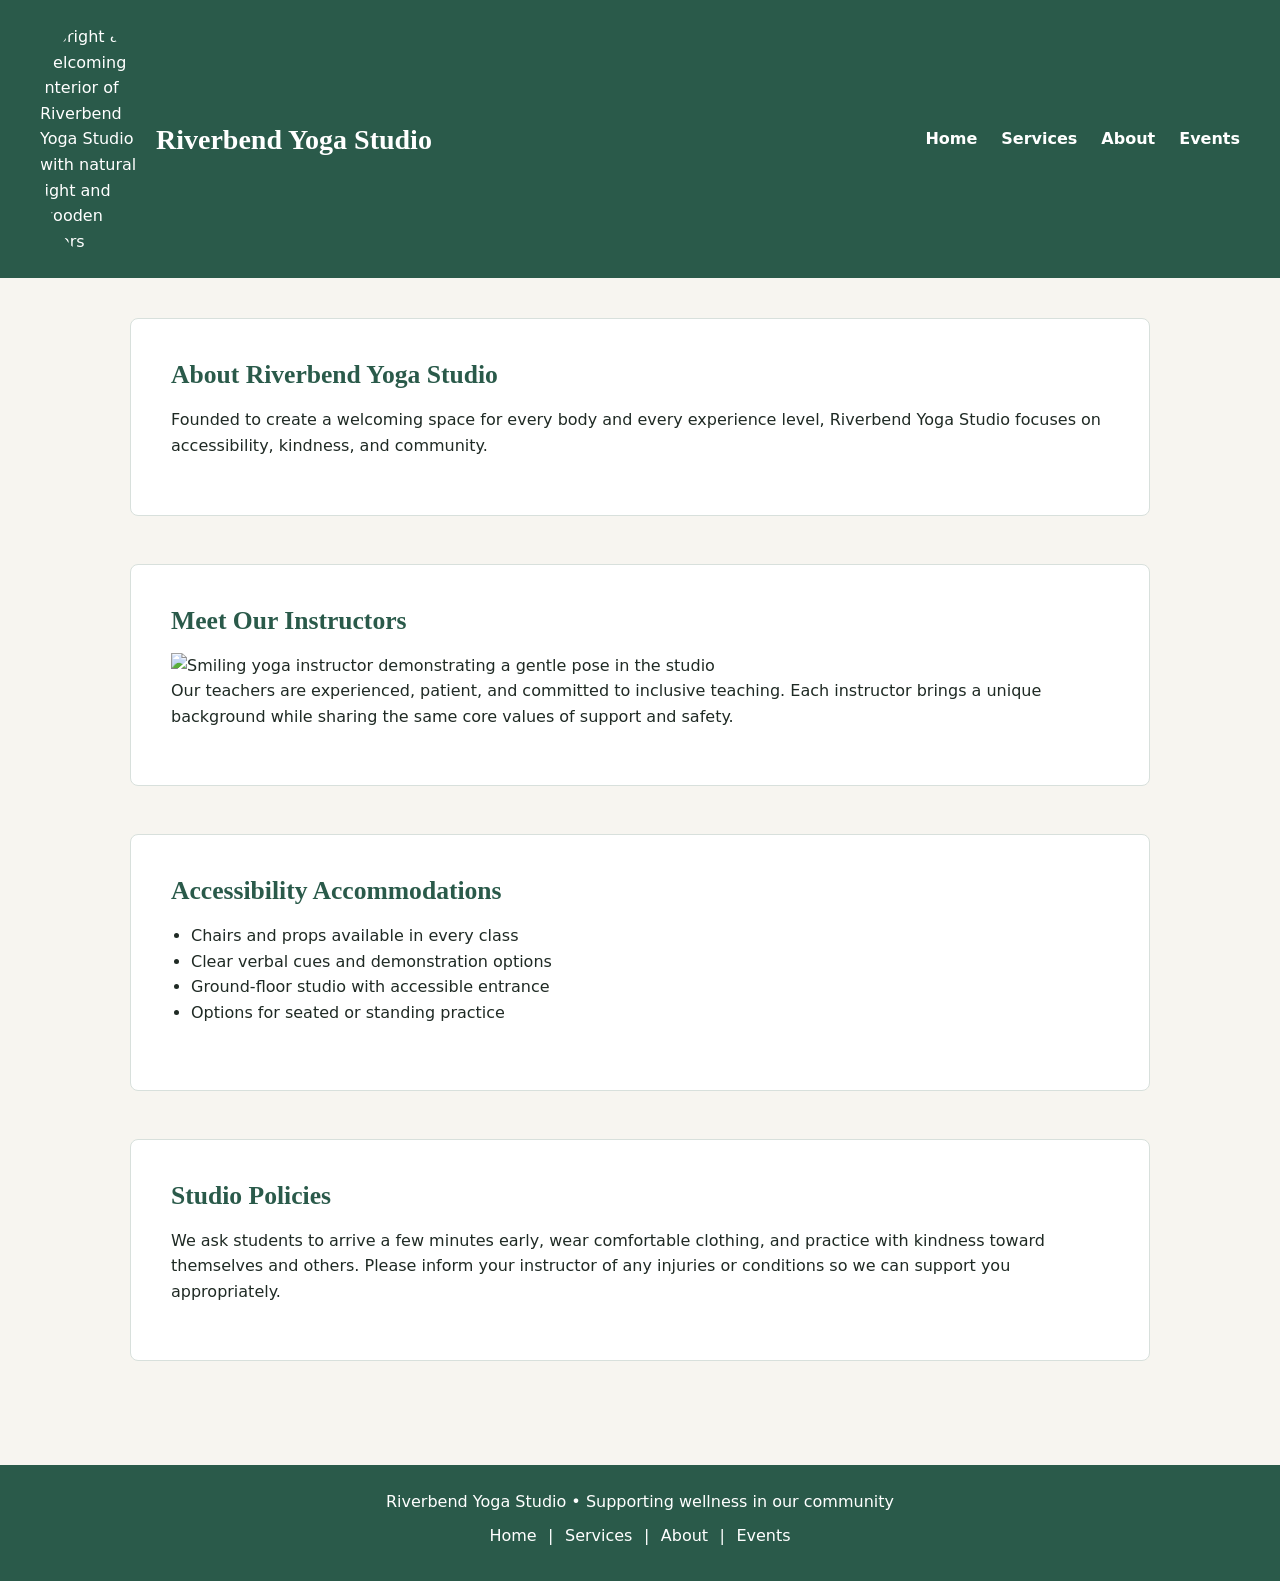
==== about.html @ fe3d1cd7 "Add files via upload" ====
<!DOCTYPE html>
<html lang="en">
<head>
  <meta charset="UTF-8">
  <meta name="viewport" content="width=device-width, initial-scale=1.0">
  <title>Riverbend Yoga Studio | About</title>
  <link rel="stylesheet" href="styles.css">
</head>
<body>
  <header>
    <img src="yoga-studio.jpg" alt="Bright and welcoming interior of Riverbend Yoga Studio with natural light and wooden floors">
    <h1>Riverbend Yoga Studio</h1>
    <nav>
      <ul>
        <li><a href="index.html">Home</a></li>
        <li><a href="services.html">Services</a></li>
        <li><a href="about.html">About</a></li>
        <li><a href="events.html">Events</a></li>
      </ul>
    </nav>
  </header>

  <main>
    <section>
      <h2>About Riverbend Yoga Studio</h2>
      <p>Founded to create a welcoming space for every body and every experience level, Riverbend Yoga Studio focuses on accessibility, kindness, and community.</p>
    </section>

    <section>
      <h2>Meet Our Instructors</h2>
      <img src="yoga-instructor.jpg" alt="Smiling yoga instructor demonstrating a gentle pose in the studio">
      <p>Our teachers are experienced, patient, and committed to inclusive teaching. Each instructor brings a unique background while sharing the same core values of support and safety.</p>
    </section>

    <section>
      <h2>Accessibility Accommodations</h2>
      <ul>
        <li>Chairs and props available in every class</li>
        <li>Clear verbal cues and demonstration options</li>
        <li>Ground-floor studio with accessible entrance</li>
        <li>Options for seated or standing practice</li>
      </ul>
    </section>

    <section>
      <h2>Studio Policies</h2>
      <p>We ask students to arrive a few minutes early, wear comfortable clothing, and practice with kindness toward themselves and others. Please inform your instructor of any injuries or conditions so we can support you appropriately.</p>
    </section>
  </main>

  <footer>
    <p>Riverbend Yoga Studio • Supporting wellness in our community</p>
    <p>
      <a href="index.html">Home</a> |
      <a href="services.html">Services</a> |
      <a href="about.html">About</a> |
      <a href="events.html">Events</a>
    </p>
  </footer>
</body>
</html>
---- styles.css ----
/* ============================================
   Riverbend Yoga Studio - styles.css
   Mobile-first | Flexbox | Responsive
   ============================================ */

/* ---------- Custom Properties (Design Tokens) ---------- */
:root {
  --color-primary: #2A5A4A;
  --color-accent: #7B9E89;
  --color-bg: #F7F5F0;
  --color-surface: #FFFFFF;
  --color-text: #1F2A24;
  --color-text-light: #5A6B63;
  --color-border: #D8E0DC;

  --font-heading: Georgia, "Times New Roman", serif;
  --font-body: system-ui, -apple-system, "Segoe UI", Roboto, sans-serif;

  --space-xs: 0.5rem;
  --space-sm: 1rem;
  --space-md: 1.5rem;
  --space-lg: 2.5rem;
  --space-xl: 4rem;

  --max-width: 1100px;
  --radius: 8px;
}

/* ---------- Base / Mobile-first ---------- */
*,
*::before,
*::after {
  box-sizing: border-box;
}

html {
  font-size: 100%;
  scroll-behavior: smooth;
}

body {
  margin: 0;
  font-family: var(--font-body);
  font-size: 1rem;
  line-height: 1.6;
  color: var(--color-text);
  background-color: var(--color-bg);
}

img,
video,
picture {
  max-width: 100%;
  height: auto;
  display: block;
}

a {
  color: var(--color-primary);
  text-decoration: none;
}

a:hover,
a:focus {
  text-decoration: underline;
}

h1, h2, h3 {
  font-family: var(--font-heading);
  line-height: 1.25;
  margin-top: 0;
  color: var(--color-primary);
}

h1 {
  font-size: 1.75rem;
  margin-bottom: var(--space-sm);
}

h2 {
  font-size: 1.4rem;
  margin-bottom: var(--space-sm);
}

h3 {
  font-size: 1.15rem;
  margin-bottom: var(--space-xs);
}

p {
  margin-top: 0;
  margin-bottom: var(--space-sm);
}

ul {
  padding-left: 1.25rem;
  margin-bottom: var(--space-md);
}

/* ---------- Header & Navigation ---------- */
header {
  background-color: var(--color-primary);
  color: #fff;
  padding: var(--space-sm) var(--space-sm);
}

header img {
  max-width: 80px;
  border-radius: 50%;
  margin-bottom: var(--space-xs);
}

header h1 {
  color: #fff;
  font-size: 1.5rem;
  margin-bottom: var(--space-sm);
}

nav ul {
  list-style: none;
  padding: 0;
  margin: 0;
  display: flex;
  flex-direction: column;
  gap: var(--space-xs);
}

nav a {
  color: #fff;
  font-weight: 600;
  padding: 0.4rem 0;
  display: block;
}

nav a:hover,
nav a:focus {
  color: var(--color-accent);
  text-decoration: none;
}

/* ---------- Main Content ---------- */
main {
  padding: var(--space-md) var(--space-sm);
  max-width: var(--max-width);
  margin: 0 auto;
}

section {
  background-color: var(--color-surface);
  padding: var(--space-md);
  margin-bottom: var(--space-md);
  border-radius: var(--radius);
  border: 1px solid var(--color-border);
}

/* ---------- Figure ---------- */
figure {
  margin: 0 0 var(--space-md);
}

figcaption {
  font-size: 0.95rem;
  color: var(--color-text-light);
  margin-top: var(--space-xs);
  font-style: italic;
}

/* ---------- Form ---------- */
form {
  margin-top: var(--space-sm);
}

fieldset {
  border: 1px solid var(--color-border);
  border-radius: var(--radius);
  padding: var(--space-md);
  margin: 0;
}

legend {
  font-family: var(--font-heading);
  font-weight: bold;
  color: var(--color-primary);
  padding: 0 var(--space-xs);
}

label {
  display: block;
  font-weight: 600;
  margin-top: var(--space-sm);
  margin-bottom: 0.25rem;
}

input,
select,
textarea {
  width: 100%;
  padding: 0.6rem 0.75rem;
  font-family: var(--font-body);
  font-size: 1rem;
  border: 1px solid var(--color-border);
  border-radius: 4px;
  background-color: #fff;
  color: var(--color-text);
}

input:focus,
select:focus,
textarea:focus {
  outline: 2px solid var(--color-accent);
  outline-offset: 1px;
}

button[type="submit"] {
  display: inline-block;
  margin-top: var(--space-md);
  padding: 0.75rem 1.5rem;
  background-color: var(--color-primary);
  color: #fff;
  font-family: var(--font-body);
  font-size: 1rem;
  font-weight: 600;
  border: none;
  border-radius: var(--radius);
  cursor: pointer;
}

button[type="submit"]:hover,
button[type="submit"]:focus {
  background-color: var(--color-accent);
}

/* ---------- Audio / Video ---------- */
audio,
video {
  width: 100%;
  margin-top: var(--space-sm);
  border-radius: var(--radius);
}

/* ---------- Footer ---------- */
footer {
  background-color: var(--color-primary);
  color: #fff;
  text-align: center;
  padding: var(--space-md) var(--space-sm);
  margin-top: var(--space-lg);
}

footer p {
  margin-bottom: var(--space-xs);
}

footer a {
  color: #fff;
  margin: 0 0.4rem;
}

footer a:hover {
  color: var(--color-accent);
}

/* ---------- Responsive: Tablet & Desktop ---------- */
@media (min-width: 768px) {
  header {
    display: flex;
    flex-wrap: wrap;
    align-items: center;
    justify-content: space-between;
    padding: var(--space-md) var(--space-lg);
  }

  header img {
    max-width: 100px;
    margin-bottom: 0;
    margin-right: var(--space-sm);
  }

  header h1 {
    flex: 1;
    margin-bottom: 0;
    font-size: 1.75rem;
  }

  nav ul {
    flex-direction: row;
    gap: var(--space-md);
  }

  main {
    padding: var(--space-lg);
  }

  section {
    padding: var(--space-lg);
  }

  h1 {
    font-size: 2.1rem;
  }

  h2 {
    font-size: 1.6rem;
  }
}

@media (min-width: 1024px) {
  main {
    display: flex;
    flex-direction: column;
    gap: var(--space-md);
  }

  .form-row {
    display: flex;
    gap: var(--space-md);
  }

  .form-row > * {
    flex: 1;
  }
}
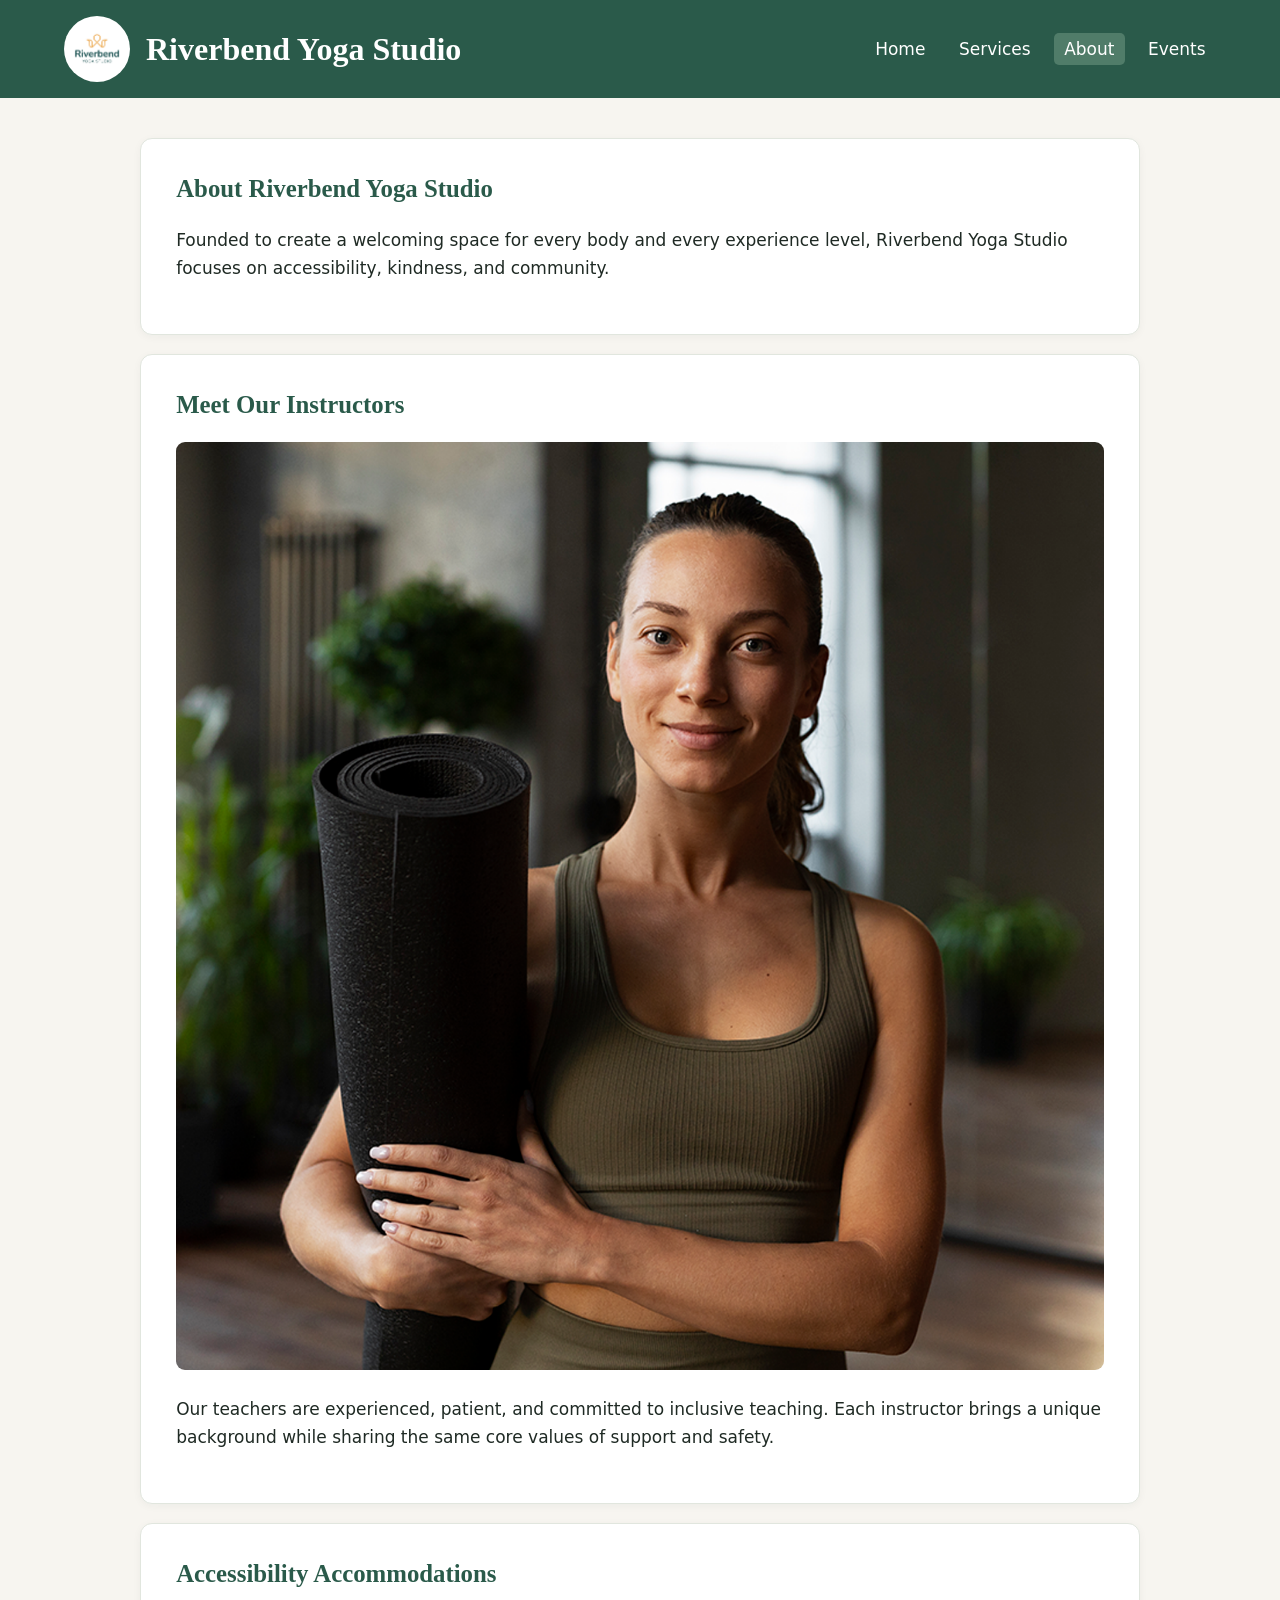
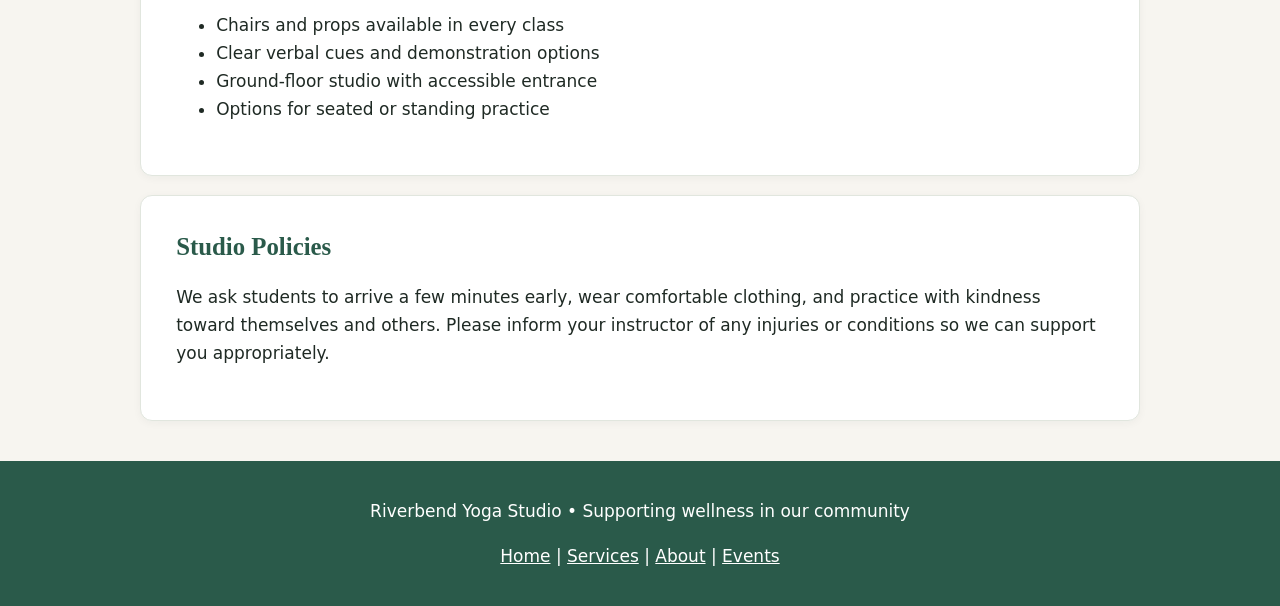
==== commit 04d9c753: "Add files via upload Update Riverbend Yoga for Touchstone 4" ====
--- a/about.html
+++ b/about.html
@@ -1,61 +1 @@
-<!DOCTYPE html>
-<html lang="en">
-<head>
-  <meta charset="UTF-8">
-  <meta name="viewport" content="width=device-width, initial-scale=1.0">
-  <title>Riverbend Yoga Studio | About</title>
-  <link rel="stylesheet" href="styles.css">
-</head>
-<body>
-  <header>
-    <img src="yoga-studio.jpg" alt="Bright and welcoming interior of Riverbend Yoga Studio with natural light and wooden floors">
-    <h1>Riverbend Yoga Studio</h1>
-    <nav>
-      <ul>
-        <li><a href="index.html">Home</a></li>
-        <li><a href="services.html">Services</a></li>
-        <li><a href="about.html">About</a></li>
-        <li><a href="events.html">Events</a></li>
-      </ul>
-    </nav>
-  </header>
-
-  <main>
-    <section>
-      <h2>About Riverbend Yoga Studio</h2>
-      <p>Founded to create a welcoming space for every body and every experience level, Riverbend Yoga Studio focuses on accessibility, kindness, and community.</p>
-    </section>
-
-    <section>
-      <h2>Meet Our Instructors</h2>
-      <img src="yoga-instructor.jpg" alt="Smiling yoga instructor demonstrating a gentle pose in the studio">
-      <p>Our teachers are experienced, patient, and committed to inclusive teaching. Each instructor brings a unique background while sharing the same core values of support and safety.</p>
-    </section>
-
-    <section>
-      <h2>Accessibility Accommodations</h2>
-      <ul>
-        <li>Chairs and props available in every class</li>
-        <li>Clear verbal cues and demonstration options</li>
-        <li>Ground-floor studio with accessible entrance</li>
-        <li>Options for seated or standing practice</li>
-      </ul>
-    </section>
-
-    <section>
-      <h2>Studio Policies</h2>
-      <p>We ask students to arrive a few minutes early, wear comfortable clothing, and practice with kindness toward themselves and others. Please inform your instructor of any injuries or conditions so we can support you appropriately.</p>
-    </section>
-  </main>
-
-  <footer>
-    <p>Riverbend Yoga Studio • Supporting wellness in our community</p>
-    <p>
-      <a href="index.html">Home</a> |
-      <a href="services.html">Services</a> |
-      <a href="about.html">About</a> |
-      <a href="events.html">Events</a>
-    </p>
-  </footer>
-</body>
-</html>+<!DOCTYPE html><html lang="en"><head><meta charset="UTF-8"><meta name="viewport" content="width=device-width, initial-scale=1"><title>Riverbend Yoga Studio | About</title><link rel="stylesheet" href="styles.css"><script src="script.js" defer></script></head><body><header><div class="brand"><img src="yoga-logo.png" alt="Riverbend Yoga Studio logo"><h1>Riverbend Yoga Studio</h1></div><nav aria-label="Main navigation"><ul><li><a href="index.html">Home</a></li><li><a href="services.html">Services</a></li><li><a href="about.html" aria-current="page">About</a></li><li><a href="events.html">Events</a></li></ul></nav></header><main><section><h2>About Riverbend Yoga Studio</h2><p>Founded to create a welcoming space for every body and every experience level, Riverbend Yoga Studio focuses on accessibility, kindness, and community.</p></section><section><h2>Meet Our Instructors</h2><img src="yoga-instructor.png" alt="Yoga instructor demonstrating a gentle pose in the studio"><p>Our teachers are experienced, patient, and committed to inclusive teaching. Each instructor brings a unique background while sharing the same core values of support and safety.</p></section><section><h2>Accessibility Accommodations</h2><ul><li>Chairs and props available in every class</li><li>Clear verbal cues and demonstration options</li><li>Ground-floor studio with accessible entrance</li><li>Options for seated or standing practice</li></ul></section><section><h2>Studio Policies</h2><p>We ask students to arrive a few minutes early, wear comfortable clothing, and practice with kindness toward themselves and others. Please inform your instructor of any injuries or conditions so we can support you appropriately.</p></section></main><footer><p>Riverbend Yoga Studio • Supporting wellness in our community</p><p><a href="index.html">Home</a> | <a href="services.html">Services</a> | <a href="about.html">About</a> | <a href="events.html">Events</a></p></footer></body></html>
--- a/styles.css
+++ b/styles.css
@@ -1,322 +1,2 @@
-/* ============================================
-   Riverbend Yoga Studio - styles.css
-   Mobile-first | Flexbox | Responsive
-   ============================================ */
-
-/* ---------- Custom Properties (Design Tokens) ---------- */
-:root {
-  --color-primary: #2A5A4A;
-  --color-accent: #7B9E89;
-  --color-bg: #F7F5F0;
-  --color-surface: #FFFFFF;
-  --color-text: #1F2A24;
-  --color-text-light: #5A6B63;
-  --color-border: #D8E0DC;
-
-  --font-heading: Georgia, "Times New Roman", serif;
-  --font-body: system-ui, -apple-system, "Segoe UI", Roboto, sans-serif;
-
-  --space-xs: 0.5rem;
-  --space-sm: 1rem;
-  --space-md: 1.5rem;
-  --space-lg: 2.5rem;
-  --space-xl: 4rem;
-
-  --max-width: 1100px;
-  --radius: 8px;
-}
-
-/* ---------- Base / Mobile-first ---------- */
-*,
-*::before,
-*::after {
-  box-sizing: border-box;
-}
-
-html {
-  font-size: 100%;
-  scroll-behavior: smooth;
-}
-
-body {
-  margin: 0;
-  font-family: var(--font-body);
-  font-size: 1rem;
-  line-height: 1.6;
-  color: var(--color-text);
-  background-color: var(--color-bg);
-}
-
-img,
-video,
-picture {
-  max-width: 100%;
-  height: auto;
-  display: block;
-}
-
-a {
-  color: var(--color-primary);
-  text-decoration: none;
-}
-
-a:hover,
-a:focus {
-  text-decoration: underline;
-}
-
-h1, h2, h3 {
-  font-family: var(--font-heading);
-  line-height: 1.25;
-  margin-top: 0;
-  color: var(--color-primary);
-}
-
-h1 {
-  font-size: 1.75rem;
-  margin-bottom: var(--space-sm);
-}
-
-h2 {
-  font-size: 1.4rem;
-  margin-bottom: var(--space-sm);
-}
-
-h3 {
-  font-size: 1.15rem;
-  margin-bottom: var(--space-xs);
-}
-
-p {
-  margin-top: 0;
-  margin-bottom: var(--space-sm);
-}
-
-ul {
-  padding-left: 1.25rem;
-  margin-bottom: var(--space-md);
-}
-
-/* ---------- Header & Navigation ---------- */
-header {
-  background-color: var(--color-primary);
-  color: #fff;
-  padding: var(--space-sm) var(--space-sm);
-}
-
-header img {
-  max-width: 80px;
-  border-radius: 50%;
-  margin-bottom: var(--space-xs);
-}
-
-header h1 {
-  color: #fff;
-  font-size: 1.5rem;
-  margin-bottom: var(--space-sm);
-}
-
-nav ul {
-  list-style: none;
-  padding: 0;
-  margin: 0;
-  display: flex;
-  flex-direction: column;
-  gap: var(--space-xs);
-}
-
-nav a {
-  color: #fff;
-  font-weight: 600;
-  padding: 0.4rem 0;
-  display: block;
-}
-
-nav a:hover,
-nav a:focus {
-  color: var(--color-accent);
-  text-decoration: none;
-}
-
-/* ---------- Main Content ---------- */
-main {
-  padding: var(--space-md) var(--space-sm);
-  max-width: var(--max-width);
-  margin: 0 auto;
-}
-
-section {
-  background-color: var(--color-surface);
-  padding: var(--space-md);
-  margin-bottom: var(--space-md);
-  border-radius: var(--radius);
-  border: 1px solid var(--color-border);
-}
-
-/* ---------- Figure ---------- */
-figure {
-  margin: 0 0 var(--space-md);
-}
-
-figcaption {
-  font-size: 0.95rem;
-  color: var(--color-text-light);
-  margin-top: var(--space-xs);
-  font-style: italic;
-}
-
-/* ---------- Form ---------- */
-form {
-  margin-top: var(--space-sm);
-}
-
-fieldset {
-  border: 1px solid var(--color-border);
-  border-radius: var(--radius);
-  padding: var(--space-md);
-  margin: 0;
-}
-
-legend {
-  font-family: var(--font-heading);
-  font-weight: bold;
-  color: var(--color-primary);
-  padding: 0 var(--space-xs);
-}
-
-label {
-  display: block;
-  font-weight: 600;
-  margin-top: var(--space-sm);
-  margin-bottom: 0.25rem;
-}
-
-input,
-select,
-textarea {
-  width: 100%;
-  padding: 0.6rem 0.75rem;
-  font-family: var(--font-body);
-  font-size: 1rem;
-  border: 1px solid var(--color-border);
-  border-radius: 4px;
-  background-color: #fff;
-  color: var(--color-text);
-}
-
-input:focus,
-select:focus,
-textarea:focus {
-  outline: 2px solid var(--color-accent);
-  outline-offset: 1px;
-}
-
-button[type="submit"] {
-  display: inline-block;
-  margin-top: var(--space-md);
-  padding: 0.75rem 1.5rem;
-  background-color: var(--color-primary);
-  color: #fff;
-  font-family: var(--font-body);
-  font-size: 1rem;
-  font-weight: 600;
-  border: none;
-  border-radius: var(--radius);
-  cursor: pointer;
-}
-
-button[type="submit"]:hover,
-button[type="submit"]:focus {
-  background-color: var(--color-accent);
-}
-
-/* ---------- Audio / Video ---------- */
-audio,
-video {
-  width: 100%;
-  margin-top: var(--space-sm);
-  border-radius: var(--radius);
-}
-
-/* ---------- Footer ---------- */
-footer {
-  background-color: var(--color-primary);
-  color: #fff;
-  text-align: center;
-  padding: var(--space-md) var(--space-sm);
-  margin-top: var(--space-lg);
-}
-
-footer p {
-  margin-bottom: var(--space-xs);
-}
-
-footer a {
-  color: #fff;
-  margin: 0 0.4rem;
-}
-
-footer a:hover {
-  color: var(--color-accent);
-}
-
-/* ---------- Responsive: Tablet & Desktop ---------- */
-@media (min-width: 768px) {
-  header {
-    display: flex;
-    flex-wrap: wrap;
-    align-items: center;
-    justify-content: space-between;
-    padding: var(--space-md) var(--space-lg);
-  }
-
-  header img {
-    max-width: 100px;
-    margin-bottom: 0;
-    margin-right: var(--space-sm);
-  }
-
-  header h1 {
-    flex: 1;
-    margin-bottom: 0;
-    font-size: 1.75rem;
-  }
-
-  nav ul {
-    flex-direction: row;
-    gap: var(--space-md);
-  }
-
-  main {
-    padding: var(--space-lg);
-  }
-
-  section {
-    padding: var(--space-lg);
-  }
-
-  h1 {
-    font-size: 2.1rem;
-  }
-
-  h2 {
-    font-size: 1.6rem;
-  }
-}
-
-@media (min-width: 1024px) {
-  main {
-    display: flex;
-    flex-direction: column;
-    gap: var(--space-md);
-  }
-
-  .form-row {
-    display: flex;
-    gap: var(--space-md);
-  }
-
-  .form-row > * {
-    flex: 1;
-  }
-}+
+:root{--primary:#2A5A4A;--accent:#7B9E89;--bg:#F7F5F0;--ink:#1F2A24}*{box-sizing:border-box}body{margin:0;background:var(--bg);color:var(--ink);font:17px/1.65 system-ui,'Segoe UI',sans-serif}h1,h2,h3{font-family:Georgia,serif;line-height:1.25;color:var(--primary)}h1{font-size:2rem;margin:.2rem 0}h2{font-size:1.55rem}a{color:var(--primary)}header{background:var(--primary);color:white;padding:1rem 5%}header h1{color:white}header .brand{display:flex;gap:1rem;align-items:center}header img{width:66px;height:66px;object-fit:contain;background:white;border-radius:50%;padding:4px}nav ul{padding:0;margin:.6rem 0 0;list-style:none;display:flex;gap:.8rem;flex-wrap:wrap}nav a{color:white;text-decoration:none;padding:.4rem .65rem;border-radius:5px}nav a:hover,nav a[aria-current=page]{background:#507c69}main{width:min(100% - 2rem,1000px);margin:2rem auto}section{background:white;border:1px solid #e1e6de;border-radius:12px;padding:1.4rem;margin-bottom:1.2rem;box-shadow:0 2px 8px #20372a0b}section>h2:first-child{margin-top:0}img,picture img{max-width:100%;height:auto;border-radius:9px}figure{margin:0}figcaption{font-size:.95rem;color:#4c5c51}audio,video{max-width:100%}footer{background:var(--primary);color:white;padding:1.2rem 5%;text-align:center}footer a{color:white}.grid{display:grid;gap:1rem}.option{border:1px solid #b8cec0;border-radius:10px;padding:1rem;cursor:pointer;background:#f8faf8}.option:hover,.option:focus-within{border-color:var(--primary);background:#eef5ef}.option input{margin-right:.5rem}.feature-result{margin-top:1rem;padding:1rem;border-left:5px solid var(--accent);background:#edf5ee;border-radius:5px}.button,button{background:var(--primary);color:white;border:0;padding:.75rem 1.1rem;border-radius:7px;cursor:pointer;font:inherit}.button:hover,button:hover{background:#1b4033}label{display:block;font-weight:600;margin-top:.9rem}input:not([type=radio]),select,textarea{display:block;width:100%;padding:.7rem;border:1px solid #8eaa99;border-radius:6px;font:inherit;background:white}fieldset{border:1px solid #c9d8ce;border-radius:8px;padding:1rem}legend{font-weight:700}.error{color:#a02727;font-size:.9rem;min-height:1.2em;margin:.2rem 0}.invalid{border:2px solid #a02727!important}.success{background:#edf5ee;border-left:4px solid var(--primary);padding:.75rem;margin-top:1rem}.muted{color:#506458;font-size:.94rem}@media(min-width:768px){header{display:flex;align-items:center;justify-content:space-between}nav ul{margin:0}.grid{grid-template-columns:repeat(3,1fr)}section{padding:2rem}}@media(min-width:1024px){main{margin:2.5rem auto}section{padding:2.2rem}}
